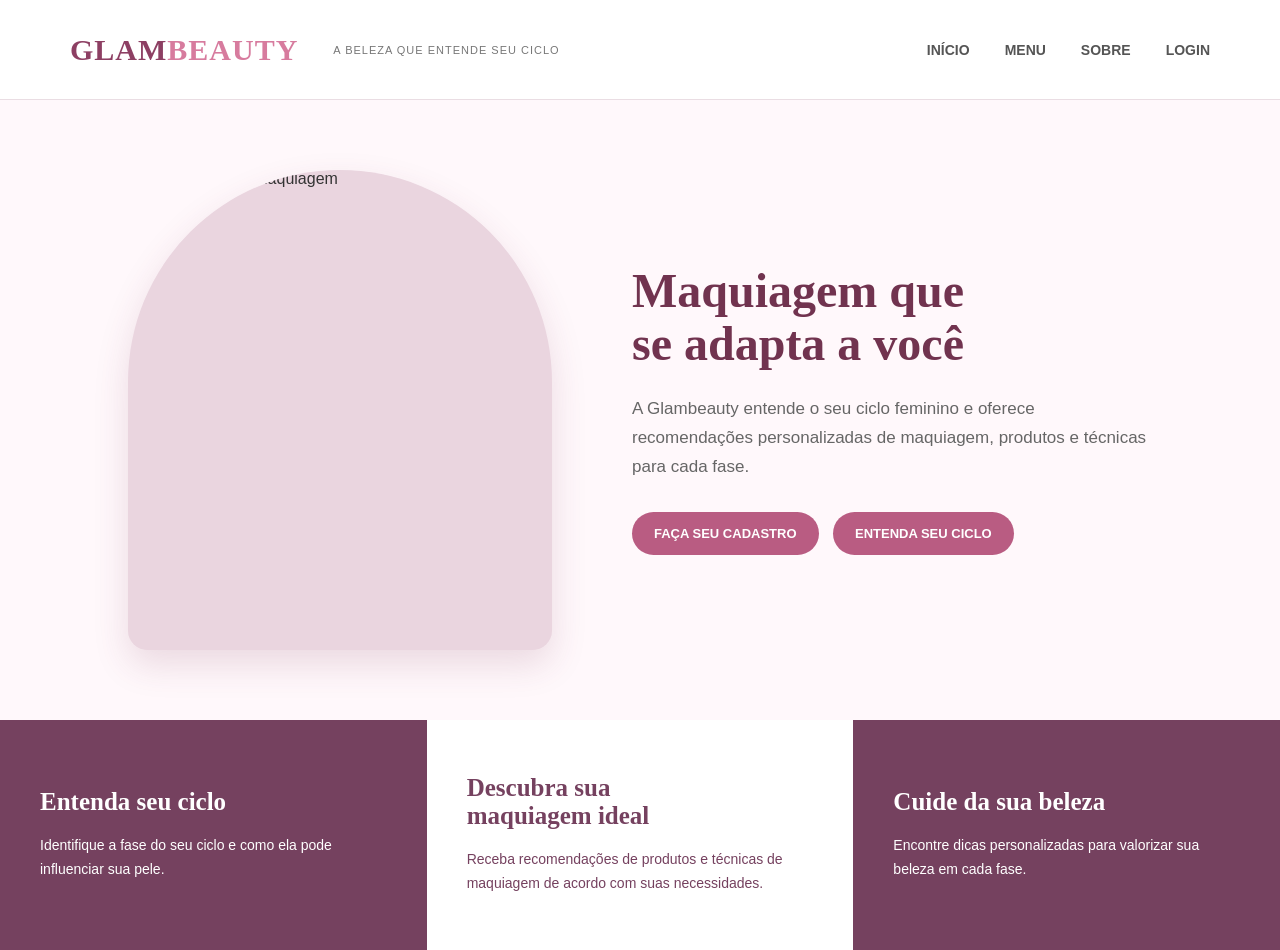
==== index.html @ c62e9797 "Add files via upload" ====
<!DOCTYPE html>
<html lang="pt-br">

<head>

    <meta charset="UTF-8">

    <title>GlamBeauty</title>

    <link rel="stylesheet" href="index.css">

</head>

<body>

    <nav>

        <h1>GLAM<span>BEAUTY</span></h1>

        <p>A BELEZA QUE ENTENDE SEU CICLO</p>

        <a href="index.html">INÍCIO</a>

        <a href="menu.html">MENU</a>

        <a href="sobre.html">SOBRE</a>

        <a href="login.html">LOGIN</a>

    </nav>


    <section class="inicio">

        <div class="imagem">

            <img src="https://www.google.com/imgres?q=mulher%20maquiada&imgurl=http%3A%2F%2Ff.i.uol.com.br%2Ffotografia%2F2015%2F06%2F25%2F524127-600x600-1.jpeg&imgrefurl=https%3A%2F%2Fwww1.folha.uol.com.br%2Fmulher%2F2015%2F06%2F1647960-mulheres-pintam-metade-do-rosto-em-campanha-pro-maquiagem.shtml&docid=E-cV750h9UxvZM&tbnid=nCzmnCLYLLR13M&vet=12ahUKEwjKqdHN_pOXAxVUqpUCHf9wOqEQnPAOegUIuwEQAA..i&w=600&h=600&hcb=2&ved=2ahUKEwjKqdHN_pOXAxVUqpUCHf9wOqEQnPAOegUIuwEQAA" alt="Mulher usando maquiagem">

        </div>


        <div class="texto">

            <h2>
                Maquiagem que
                <br>
                se adapta a você
            </h2>

            <p>
                A Glambeauty entende o seu ciclo feminino
                e oferece recomendações personalizadas
                de maquiagem, produtos e técnicas para
                cada fase.
            </p>

            <button>FAÇA SEU CADASTRO</button>
            <button>ENTENDA SEU CICLO</button>


        </div>

    </section>


    <section class="cards">

        <div class="card roxo">

            <h2>Entenda seu ciclo</h2>

            <p>
                Identifique a fase do seu ciclo e como ela
                pode influenciar sua pele.
            </p>

        </div>


        <div class="card branco">

            <h2>
                Descubra sua
                <br>
                maquiagem ideal
            </h2>

            <p>
                Receba recomendações de produtos e técnicas
                de maquiagem de acordo com suas necessidades.
            </p>

        </div>


        <div class="card roxo">

            <h2>Cuide da sua beleza</h2>

            <p>
                Encontre dicas personalizadas para valorizar
                sua beleza em cada fase.
            </p>

        </div>

    </section>

</body>

</html>
---- index.css ----
* {
    margin: 0;
    padding: 0;
    box-sizing: border-box;
}

body {
    font-family: Arial, Helvetica, sans-serif;
    background-color: #fff8fb;
    color: #333;
}



nav {
    width: 100%;
    height: 100px;
    background-color: #ffffff;

    display: flex;
    align-items: center;

    padding: 0 70px;

    gap: 35px;

    border-bottom: 1px solid #eadde3;
}



nav h1 {
    font-family: Georgia, serif;
    font-size: 30px;
    color: #8d3f63;
    letter-spacing: 1px;
}

nav h1 span {
    color: #d77b9e;
}


nav p {
    font-size: 11px;
    color: #777;
    letter-spacing: 1px;

    margin-right: auto;
}



nav a {
    text-decoration: none;

    color: #555;

    font-size: 14px;
    font-weight: bold;

    transition: 0.3s;
}

nav a:hover {
    color: #c75c86;
}



.inicio {
    min-height: 550px;

    display: flex;
    align-items: center;
    justify-content: center;

    gap: 80px;

    padding: 70px 10%;
}


.imagem {
    width: 430px;
    height: 480px;

    overflow: hidden;

    border-radius: 220px 220px 20px 20px;

    background-color: #ead5df;

    box-shadow: 0 15px 35px rgba(120, 50, 80, 0.15);
}

.imagem img {
    width: 100%;
    height: 100%;

    object-fit: cover;
}



.texto {
    max-width: 520px;
}


.texto h2 {
    font-family: Georgia, serif;

    font-size: 48px;
    line-height: 1.1;

    color: #71334f;

    margin-bottom: 25px;
}


.texto p {
    font-size: 17px;

    line-height: 1.7;

    color: #666;

    margin-bottom: 30px;
}



.texto button {
    border: none;

    padding: 14px 22px;

    margin-right: 10px;

    border-radius: 25px;

    background-color: #b95c82;

    color: white;

    font-size: 13px;

    font-weight: bold;

    cursor: pointer;

    transition: 0.3s;
}


.texto button:hover {
    background-color: #8d3f63;

    transform: translateY(-2px);
}



.cards {
    display: flex;

    width: 100%;

    min-height: 230px;
}


.card {
    flex: 1;

    padding: 45px 40px;

    display: flex;
    flex-direction: column;
    justify-content: center;
}



.card.roxo {
    background-color: #75415f;

    color: white;
}



.card.branco {
    background-color: #ffffff;

    color: #75415f;
}



.card h2 {
    font-family: Georgia, serif;

    font-size: 25px;

    margin-bottom: 18px;
}



.card p {
    font-size: 14px;

    line-height: 1.7;

    max-width: 350px;
}



@media (max-width: 900px) {

    nav {
        height: auto;

        padding: 20px;

        flex-wrap: wrap;

        gap: 15px;
    }

    nav p {
        width: 100%;

        order: 2;
    }

    nav a {
        font-size: 13px;
    }


    .inicio {
        flex-direction: column;

        padding: 50px 25px;

        gap: 40px;

        text-align: center;
    }


    .imagem {
        width: 320px;
        height: 370px;
    }


    .texto h2 {
        font-size: 38px;
    }


    .cards {
        flex-direction: column;
    }


    .card {
        min-height: 200px;

        text-align: center;

        align-items: center;
    }

}


@media (max-width: 500px) {

    nav {
        justify-content: center;
    }

    nav h1 {
        width: 100%;

        text-align: center;
    }

    nav p {
        text-align: center;
    }


    .imagem {
        width: 270px;
        height: 320px;
    }


    .texto h2 {
        font-size: 32px;
    }


    .texto button {
        margin-bottom: 10px;
    }

}
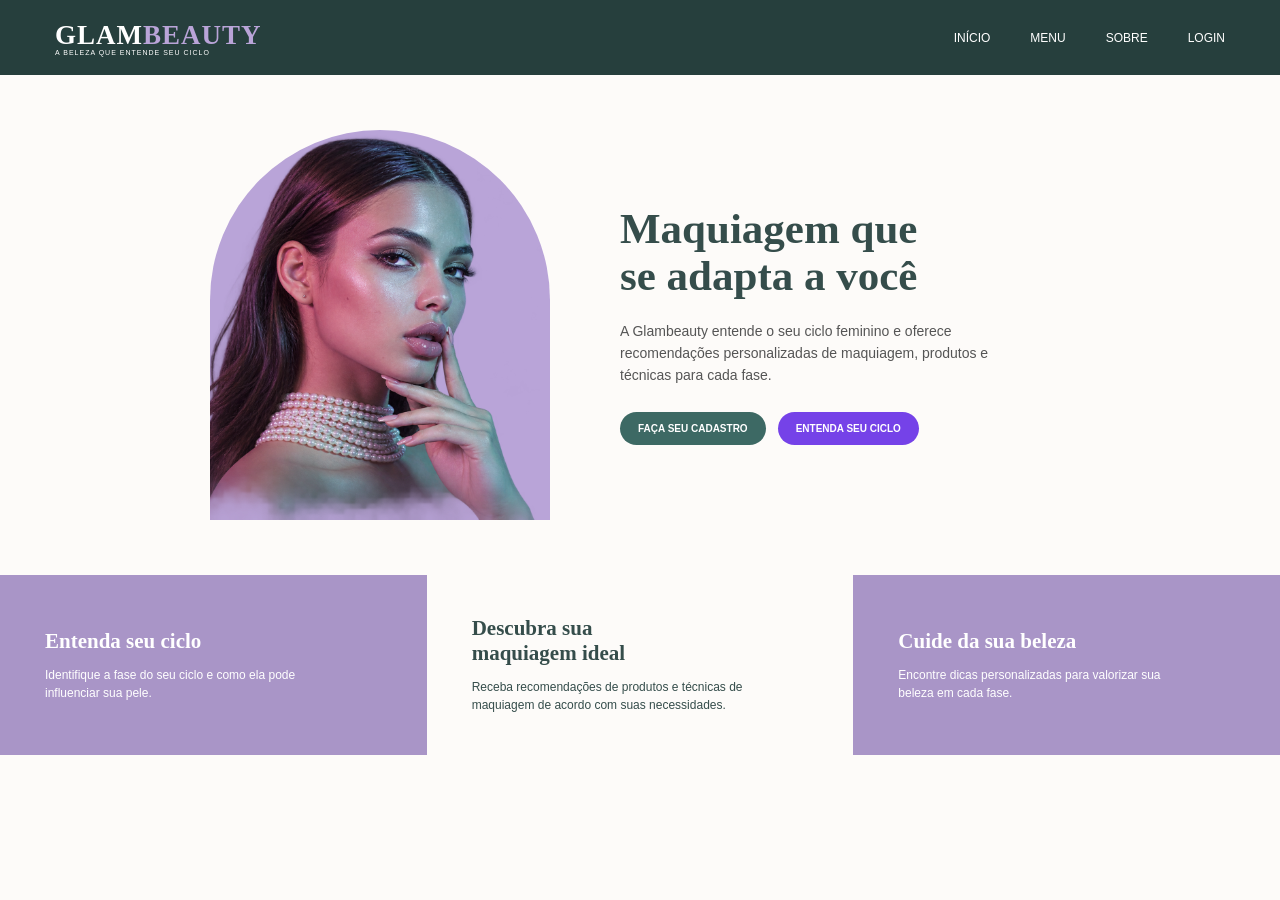
==== commit 084b1b30: "Add index.html for GLAM BEAUTY redirection" ====
--- a/index.html
+++ b/index.html
@@ -1,111 +1,14 @@
-<!DOCTYPE html>
-<html lang="pt-br">
-
-<head>
-
-    <meta charset="UTF-8">
-
-    <title>GlamBeauty</title>
-
-    <link rel="stylesheet" href="index.css">
-
-</head>
-
-<body>
-
-    <nav>
-
-        <h1>GLAM<span>BEAUTY</span></h1>
-
-        <p>A BELEZA QUE ENTENDE SEU CICLO</p>
-
-        <a href="index.html">INÍCIO</a>
-
-        <a href="menu.html">MENU</a>
-
-        <a href="sobre.html">SOBRE</a>
-
-        <a href="login.html">LOGIN</a>
-
-    </nav>
-
-
-    <section class="inicio">
-
-        <div class="imagem">
-
-            <img src="https://www.google.com/imgres?q=mulher%20maquiada&imgurl=http%3A%2F%2Ff.i.uol.com.br%2Ffotografia%2F2015%2F06%2F25%2F524127-600x600-1.jpeg&imgrefurl=https%3A%2F%2Fwww1.folha.uol.com.br%2Fmulher%2F2015%2F06%2F1647960-mulheres-pintam-metade-do-rosto-em-campanha-pro-maquiagem.shtml&docid=E-cV750h9UxvZM&tbnid=nCzmnCLYLLR13M&vet=12ahUKEwjKqdHN_pOXAxVUqpUCHf9wOqEQnPAOegUIuwEQAA..i&w=600&h=600&hcb=2&ved=2ahUKEwjKqdHN_pOXAxVUqpUCHf9wOqEQnPAOegUIuwEQAA" alt="Mulher usando maquiagem">
-
-        </div>
-
-
-        <div class="texto">
-
-            <h2>
-                Maquiagem que
-                <br>
-                se adapta a você
-            </h2>
-
-            <p>
-                A Glambeauty entende o seu ciclo feminino
-                e oferece recomendações personalizadas
-                de maquiagem, produtos e técnicas para
-                cada fase.
-            </p>
-
-            <button>FAÇA SEU CADASTRO</button>
-            <button>ENTENDA SEU CICLO</button>
-
-
-        </div>
-
-    </section>
-
-
-    <section class="cards">
-
-        <div class="card roxo">
-
-            <h2>Entenda seu ciclo</h2>
-
-            <p>
-                Identifique a fase do seu ciclo e como ela
-                pode influenciar sua pele.
-            </p>
-
-        </div>
-
-
-        <div class="card branco">
-
-            <h2>
-                Descubra sua
-                <br>
-                maquiagem ideal
-            </h2>
-
-            <p>
-                Receba recomendações de produtos e técnicas
-                de maquiagem de acordo com suas necessidades.
-            </p>
-
-        </div>
-
-
-        <div class="card roxo">
-
-            <h2>Cuide da sua beleza</h2>
-
-            <p>
-                Encontre dicas personalizadas para valorizar
-                sua beleza em cada fase.
-            </p>
-
-        </div>
-
-    </section>
-
-</body>
-
-</html>+
+<!DOCTYPE html>
+<html lang="pt-BR">
+<head>
+  <meta charset="UTF-8">
+  <meta name="viewport" content="width=device-width, initial-scale=1.0">
+  <title>GLAM BEAUTY</title>
+  <meta http-equiv="refresh" content="0; url=html/index.html">
+</head>
+<body>
+  <p>Redirecionando para o site GLAM BEAUTY...</p>
+  <a href="html/index.html">Clique aqui se o site não abrir automaticamente.</a>
+</body>
+</html>
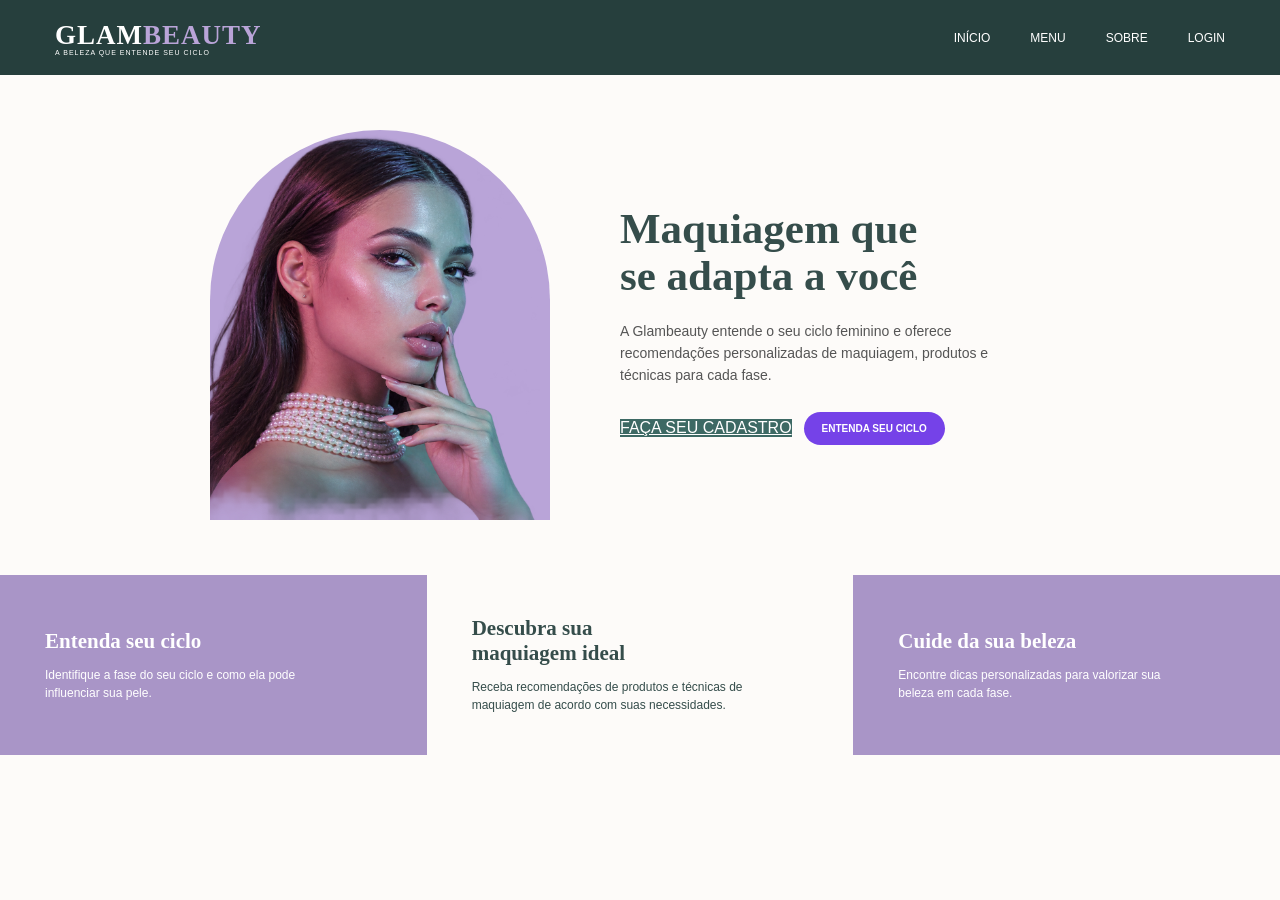
==== commit 29c27009: "Add files via upload" ====
--- a/index.html
+++ b/index.html
@@ -1,14 +1,136 @@
-
-<!DOCTYPE html>
-<html lang="pt-BR">
-<head>
-  <meta charset="UTF-8">
-  <meta name="viewport" content="width=device-width, initial-scale=1.0">
-  <title>GLAM BEAUTY</title>
-  <meta http-equiv="refresh" content="0; url=html/index.html">
-</head>
-<body>
-  <p>Redirecionando para o site GLAM BEAUTY...</p>
-  <a href="html/index.html">Clique aqui se o site não abrir automaticamente.</a>
-</body>
-</html>
+<!DOCTYPE html>
+<html lang="pt-br">
+
+<head>
+
+    <meta charset="UTF-8">
+
+    <meta name="viewport" content="width=device-width, initial-scale=1.0">
+
+    <title>GlamBeauty</title>
+
+    <link rel="stylesheet" href="../css/index.css">
+
+</head>
+
+<body>
+
+
+    <nav>
+
+        <div class="logo">
+
+            <h1>GLAM<span>BEAUTY</span></h1>
+
+            <p>A BELEZA QUE ENTENDE SEU CICLO</p>
+
+        </div>
+
+
+        <div class="links">
+
+            <a href="index.html">INÍCIO</a>
+
+            <a href="menu.html">MENU</a>
+
+            <a href="sobre.html">SOBRE</a>
+
+            <a href="login.html">LOGIN</a>
+
+        </div>
+
+    </nav>
+
+
+
+    <section class="inicio">
+
+        <div class="imagem">
+
+            <img src="../img/foto-modelo-glambeauty.png" alt="Mulher usando maquiagem">
+
+        </div>
+
+
+        <div class="texto">
+
+            <h2>
+                Maquiagem que
+                <br>
+                se adapta a você
+            </h2>
+
+            <p>
+                A Glambeauty entende o seu ciclo feminino
+                e oferece recomendações personalizadas
+                de maquiagem, produtos e técnicas para
+                cada fase.
+            </p>
+
+
+<div class="botoes">
+
+    <a href="cadastro.html" class="botao-principal">
+        FAÇA SEU CADASTRO
+    </a>
+
+    <a href="entenda.html" class="botao-ciclo">
+        ENTENDA SEU CICLO
+    </a>
+
+</div>
+        </div>
+
+    </section>
+
+
+
+    <section class="cards">
+
+
+        <div class="card roxo">
+
+            <h2>Entenda seu ciclo</h2>
+
+            <p>
+                Identifique a fase do seu ciclo e como ela
+                pode influenciar sua pele.
+            </p>
+
+        </div>
+
+
+        <div class="card branco">
+
+            <h2>
+                Descubra sua
+                <br>
+                maquiagem ideal
+            </h2>
+
+            <p>
+                Receba recomendações de produtos e técnicas
+                de maquiagem de acordo com suas necessidades.
+            </p>
+
+        </div>
+
+
+        <div class="card roxo">
+
+            <h2>Cuide da sua beleza</h2>
+
+            <p>
+                Encontre dicas personalizadas para valorizar
+                sua beleza em cada fase.
+            </p>
+
+        </div>
+
+
+    </section>
+
+
+</body>
+
+</html>
--- a/css/index.css
+++ b/css/index.css
@@ -0,0 +1,388 @@
+* {
+    margin: 0;
+    padding: 0;
+    box-sizing: border-box;
+}
+
+
+body {
+    font-family: Arial, Helvetica, sans-serif;
+    background-color: #fdfbf9;
+    color: #333;
+}
+
+
+
+/* NAVBAR */
+
+nav {
+    width: 100%;
+    height: 75px;
+
+    background-color: #263f3d;
+
+    display: flex;
+    align-items: center;
+
+    padding: 0 55px;
+}
+
+
+.logo {
+    color: white;
+}
+
+
+.logo h1 {
+    font-family: Georgia, serif;
+    font-size: 27px;
+    letter-spacing: 1px;
+}
+
+
+.logo h1 span {
+    color: #b9a4d8;
+}
+
+
+.logo p {
+    font-size: 7px;
+    letter-spacing: 1px;
+    margin-top: -2px;
+}
+
+
+.links {
+    margin-left: auto;
+
+    display: flex;
+    gap: 40px;
+}
+
+
+.links a {
+    text-decoration: none;
+
+    color: white;
+
+    font-size: 12px;
+
+    transition: 0.3s;
+}
+
+
+.links a:hover {
+    color: #b9a4d8;
+}
+
+
+
+/* PARTE INICIAL */
+
+.inicio {
+    min-height: 500px;
+
+    display: flex;
+    align-items: center;
+
+    justify-content: center;
+
+    gap: 70px;
+
+    padding: 45px 8%;
+}
+
+
+
+/* IMAGEM */
+
+.imagem {
+    width: 340px;
+    height: 390px;
+
+    overflow: hidden;
+
+    border-radius: 170px 170px 0 0;
+
+    background-color: #b9a4d8;
+}
+
+
+.imagem img {
+    width: 100%;
+    height: 100%;
+
+    object-fit: cover;
+}
+
+
+
+/* TEXTO */
+
+.texto {
+    width: 450px;
+}
+
+
+.texto h2 {
+    font-family: Georgia, serif;
+
+    font-size: 43px;
+
+    line-height: 1.1;
+
+    color: #354d4b;
+
+    margin-bottom: 20px;
+}
+
+
+.texto p {
+    font-size: 14px;
+
+    line-height: 1.6;
+
+    color: #555;
+
+    max-width: 390px;
+
+    margin-bottom: 25px;
+}
+
+
+
+/* BOTÕES */
+
+.botoes {
+    display: flex;
+
+    gap: 12px;
+
+    align-items: center;
+}
+
+
+.texto button {
+    padding: 11px 18px;
+
+    border-radius: 20px;
+
+    font-size: 10px;
+
+    font-weight: bold;
+
+    cursor: pointer;
+}
+
+
+
+/* BOTÃO CADASTRO */
+
+.botao-principal {
+    border: none;
+
+    background-color: #3d6964;
+
+    color: white;
+}
+
+
+.botao-principal:hover {
+    background-color: #294b48;
+}
+
+
+
+/* BOTÃO ENTENDA SEU CICLO */
+
+.botao-ciclo {
+    display: inline-block;
+
+    background-color: #7542e8;
+
+    color: white;
+
+    text-decoration: none;
+
+    padding: 11px 18px;
+
+    border-radius: 20px;
+
+    font-size: 10px;
+
+    font-weight: bold;
+
+    cursor: pointer;
+}
+
+
+.botao-ciclo:hover {
+    background-color: #3d6964;
+}
+
+
+
+/* CARDS */
+
+.cards {
+    width: 100%;
+
+    display: flex;
+
+    min-height: 180px;
+}
+
+
+.card {
+    flex: 1;
+
+    padding: 35px 45px;
+
+    display: flex;
+
+    flex-direction: column;
+
+    justify-content: center;
+}
+
+
+.card.roxo {
+    background-color: #a995c7;
+
+    color: white;
+}
+
+
+.card.branco {
+    background-color: #fdfbf9;
+
+    color: #354d4b;
+}
+
+
+.card h2 {
+    font-family: Georgia, serif;
+
+    font-size: 21px;
+
+    margin-bottom: 12px;
+}
+
+
+.card p {
+    font-size: 12px;
+
+    line-height: 1.5;
+
+    max-width: 280px;
+}
+
+
+
+/* CELULAR / TABLET */
+
+@media (max-width: 900px) {
+
+    nav {
+        height: auto;
+
+        padding: 20px;
+
+        flex-direction: column;
+
+        gap: 15px;
+    }
+
+
+    .links {
+        margin-left: 0;
+
+        gap: 25px;
+    }
+
+
+    .inicio {
+        flex-direction: column;
+
+        padding: 50px 25px;
+
+        text-align: center;
+    }
+
+
+    .imagem {
+        width: 300px;
+
+        height: 350px;
+    }
+
+
+    .texto {
+        width: 100%;
+
+        max-width: 500px;
+    }
+
+
+    .texto p {
+        margin-left: auto;
+
+        margin-right: auto;
+    }
+
+
+    .botoes {
+        justify-content: center;
+    }
+
+
+    .cards {
+        flex-direction: column;
+    }
+
+
+    .card {
+        min-height: 170px;
+
+        align-items: center;
+
+        text-align: center;
+    }
+
+}
+
+
+
+/* CELULAR PEQUENO */
+
+@media (max-width: 500px) {
+
+    .links {
+        gap: 15px;
+    }
+
+
+    .links a {
+        font-size: 10px;
+    }
+
+
+    .imagem {
+        width: 260px;
+
+        height: 310px;
+    }
+
+
+    .texto h2 {
+        font-size: 34px;
+    }
+
+
+    .botao-ciclo {
+        padding: 11px 18px;
+
+        font-size: 10px;
+    }
+
+}
